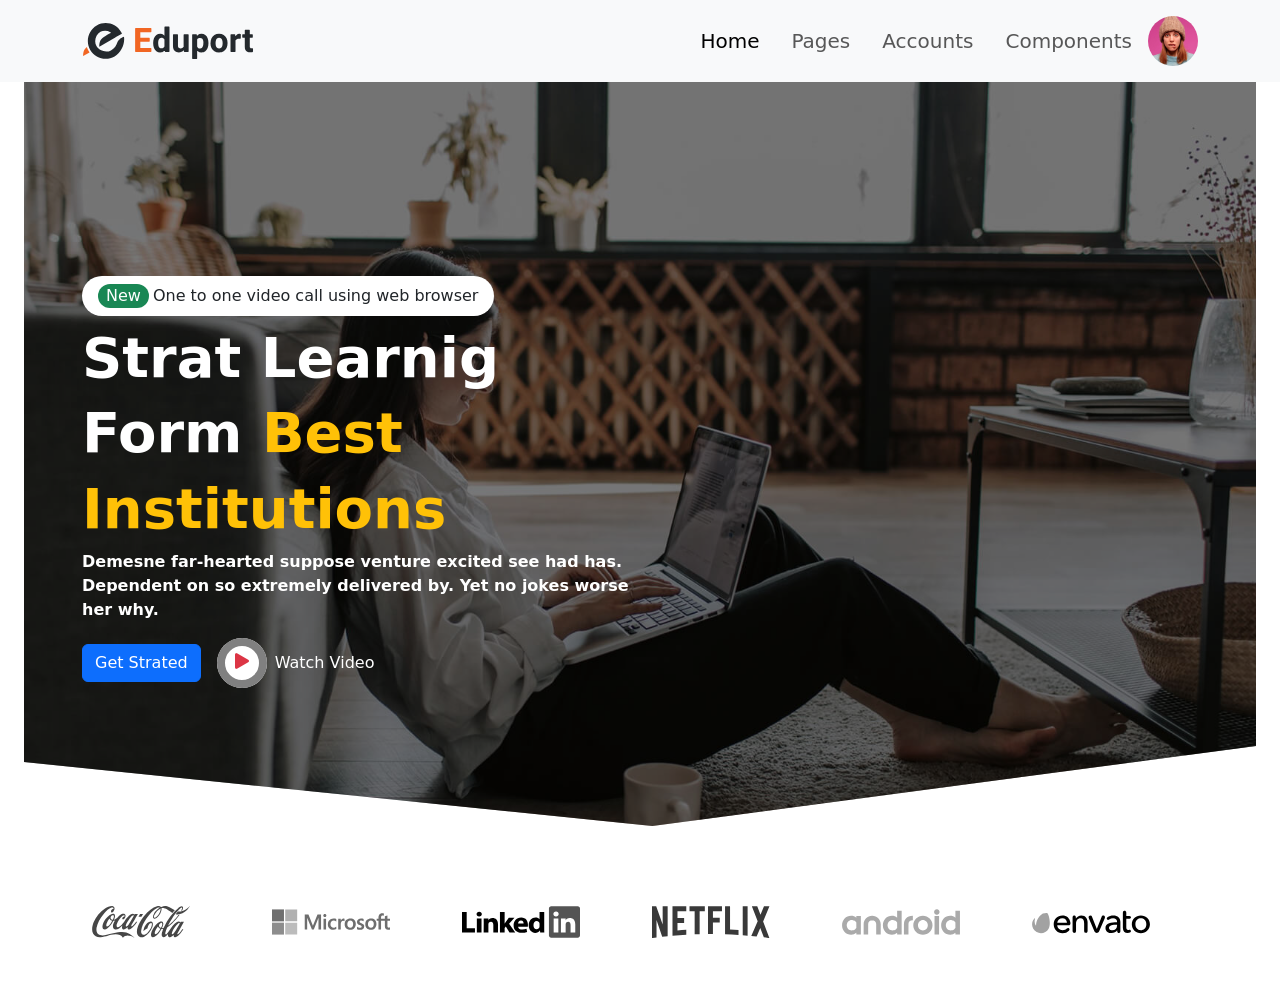
==== index.html @ e4adb01d "first commit" ====
<!DOCTYPE html>
<html lang="en">
<head>
    <meta charset="UTF-8">
    <meta http-equiv="X-UA-Compatible" content="IE=edge">
    <meta name="viewport" content="width=device-width, initial-scale=1.0">
    <title>EDUPORT | BD</title>
    <!-- -------light Box------- -->
    <link rel="stylesheet" href="./css/glightbox.css">
    <!-- -----------fevicon------------- -->
    <link rel="shortcut icon" href="./image/favicon.ico" type="image/x-icon">
    <!-- -------icons from bootstrap----------- -->
    <link rel="stylesheet" href="https://cdn.jsdelivr.net/npm/bootstrap-icons@1.7.2/font/bootstrap-icons.css">
    <!-- --------main css----- -->
    <link rel="stylesheet" href="./css/style.css">
    <!-- --------bootstrap----------- -->
    <link href="https://cdn.jsdelivr.net/npm/bootstrap@5.1.3/dist/css/bootstrap.min.css" rel="stylesheet" integrity="sha384-1BmE4kWBq78iYhFldvKuhfTAU6auU8tT94WrHftjDbrCEXSU1oBoqyl2QvZ6jIW3" crossorigin="anonymous">
</head>
<body>
   
    <!-- ---------header-------- -->
        <!-- --------navbar............ -->
        <nav class="navbar  navbar-expand-lg navbar-light bg-light py-3">
            <div class="container">
              <a class="navbar-brand" href="#">
                  <img src="./image/logo.svg" height="36" alt="">
              </a>
              <button class="navbar-toggler" type="button" data-bs-toggle="collapse" data-bs-target="#navbarSupportedContent" aria-controls="navbarSupportedContent" aria-expanded="false" aria-label="Toggle navigation">
                <span class="navbar-toggler-icon"></span>
              </button>
              <div class="collapse navbar-collapse justify-content-end" id="navbarSupportedContent">
                <ul class="navbar-nav  mb-2 mb-lg-0">
                  <li class="nav-item px-2">
                    <a class="nav-link fs-5  active" aria-current="page" href="#">Home</a>
                  </li>
                  <li class="nav-item px-2">
                    <a class="nav-link fs-5 " href="#">Pages</a>
                  </li>
                  <li class="nav-item px-2">
                    <a class="nav-link fs-5 " href="#">Accounts</a>
                  </li>
                  <li class="nav-item px-2">
                    <a class="nav-link fs-5 " href="#">Components</a>
                  </li>
                </ul>
                <img src="./image/01.jpg" width="50" height="50" class="rounded-circle  " alt="">
              
              </div>
             
            
            </div>
            
          </nav>

        <!-- end navbar---------------- -->
        <!-- -------hero section---------- -->
               <section class="p-4 pt-0">
                 <div class="hero  bg-dark d-flex align-items-center">
                   <div class="hero-overly "></div>
                   <div class="container ">
                      <div class="col-12 col-md-8 col-lg-6">
                        <div class="d-inline-block bg-white rounded-pill  py-2 mb-0 px-3">
                          <p class="fw-normal d-flex align-items-center gap-1 margin-bottom">
                            <span class=" bg-success px-2 text-white fw-normal rounded-pill">New</span>
                            One to one video call using web browser
                          </p>
                          
                        </div>
                        <h2 class="display-4 fw-bolder mt-2 text-white">Strat Learnig</h2>
                        <h3 class="display-4 fw-bolder mt-2 text-white">Form <span class="text-warning">Best</span> </h3>
                        <h3 class="display-4 fw-bolder mt-2 text-warning">Institutions</h3>
                        <p class="fw-bold text-white fs-6">Demesne far-hearted suppose venture excited see had has. Dependent on so extremely delivered by. Yet no jokes worse her why.</p>
                        <div class="d-flex gap-3 align-items-center">
                           <button class="btn btn-primary">Get Strated</button>
                           <a href="" class="text-decoration-none "><span class="glightbox text-white d-flex align-items-center gap-2">
                           <div class="animation-button">
                             <div class="animated"></div>
                            <i class="bi bi-play-fill fs-3 text-danger btn btn-round"></i>
                           </div>
                           
                            Watch Video</span></a>
                        </div>
                      

                      </div>
                      <div class=" col-md-4 col-lg-6"></div>
                   </div>
                 </div>
                 

               </section>
        <!-- -------End hero section---------- -->
        <!-- -----client section------------ -->
        <section class="container pb-5">
          <div id="carouselExampleSlidesOnly" class="carousel slide" data-bs-ride="carousel">
            <div class="carousel-inner">
              <div class="carousel-item active">
                  <div class="row gy-3">
                    <div class="col-lg-2 col-md-3 col-4">
                      <img src="./image/coca-cola.svg"  class="d-block carousel-image" width="118" height="32" alt="...">
                    </div>
                    <div class="col-lg-2 col-md-3 col-4">
                      <img src="./image/microsoft.svg" class="d-block carousel-image" width="118" height="32" alt="...">
                    </div>
                    <div class="col-lg-2 col-md-3 col-4">
                      <img src="./image/linkedin.svg" class="d-block carousel-image" width="118" height="32" alt="...">
                    </div>
                    <div class="col-lg-2 col-md-3 col-4">
                      <img src="./image/netflix.svg" class="d-block carousel-image" width="118" height="32" alt="...">
                    </div>
                    <div class="col-lg-2 col-md-3 col-4">
                      <img src="./image/android.svg" class="d-block carousel-image" width="118" height="32" alt="...">
                    </div>
                    <div class="col-lg-2 col-md-3 col-4"> 
                      <img src="./image/envato.svg" class="d-block carousel-image" width="118" height="32" alt="...">
                    </div>
                  </div>
              </div>
              <div class="carousel-item">
                <div class="row gy-3">
                  <div class="col-lg-2 col-md-3 col-4">
                    <img src="./image/coca-cola.svg" class="d-block carousel-image" width="118" height="32" alt="...">
                  </div>
                  <div class="col-lg-2 col-md-3 col-4">
                    <img src="./image/microsoft.svg" class="d-block carousel-image" width="118" height="32" alt="...">
                  </div>
                  <div class="col-lg-2 col-md-3 col-4">
                    <img src="./image/linkedin.svg" class="d-block carousel-image" width="118" height="32" alt="...">
                  </div>
                  <div class="col-lg-2 col-md-3 col-4">
                    <img src="./image/netflix.svg" class="d-block carousel-image" width="118" height="32" alt="...">
                  </div>
                  <div class="col-lg-2 col-md-3 col-4">
                    <img src="./image/android.svg" class="d-block carousel-image" width="118" height="32" alt="...">
                  </div>
                  <div class="col-lg-2 col-md-3 col-4">
                    <img src="./image/envato.svg" class="d-block carousel-image" width="118" height="32" alt="...">
                  </div>
                </div>
            </div>
              
            </div>
          </div>
          <!-- <div class="row">
            <div class="col-2">
              <img src="./image/coca-cola.svg" class="mh-100" width="118" height="32" alt="">
            
            </div>
            <div class="col-2">
              <img src="./image/microsoft.svg" class="mh-100" width="118" height="32" alt="">
            </div>
            <div class="col-2">
              <img src="./image/linkedin.svg" class="mh-100" width="118" height="32" alt="">
            </div>
            <div class="col-2">
              <img src="./image/netflix.svg" class="mh-100" width="118" height="32" alt="">
            </div>
            <div class="col-2">
              <img src="./image/android.svg" class="mh-100" width="118" height="32" alt="">
            </div>
            <div class="col-2">
              <img src="./image/coca-cola.svg" class="mh-100" width="118" height="32" alt="">
            </div>
          </div> -->

        </section>
        <!-- -----End client section------------ -->
        <!-- -----------end header-------- -->
        <!-- ----------main section-------- -->
        
        <!-- ----------End main section-------- -->
    
    <!-- ---------javascript----------- -->
    <script src="https://cdn.jsdelivr.net/npm/bootstrap@5.1.3/dist/js/bootstrap.bundle.min.js" integrity="sha384-ka7Sk0Gln4gmtz2MlQnikT1wXgYsOg+OMhuP+IlRH9sENBO0LRn5q+8nbTov4+1p" crossorigin="anonymous"></script>
    <script src="./js/glightbox.js"></script>
    <script type="text/javascript">
      const lightbox = GLightbox({ 
        'href': 'https://youtu.be/Ajeqs1WG1rI',
        'type':'video',
        'source': 'youtube',
        'width':900,
      });
    </script>
</body>
</html>
---- css/style.css ----
.hero{
    background-image: url(../image/Hero.jpg);
    width: 100%;
    height: 800px;
    background-size: cover;
    background-position: center;
    clip-path: polygon(52% 0, 100% 0, 100% 30%, 100% 83%, 51% 93%, 0 85%, 0 0);
    position: relative;
   
}
.hero-overly{
    position: absolute;
    top: 0;
    left: 0;
    bottom: 0;
    right: 0;
    width: 100%;
    height: 100%;
    background-color: rgba(0, 0, 0, 0.527);
    z-index: -1;
}
.margin-bottom{
    margin-bottom: 0;
}
.animation-button{
    background-color: white;
    border-radius: 50%;
    width: 50px;
    height: 50px;
    display: flex;
    align-items: center;
    justify-content: center;
   
    position: relative;
}
.animated{
    position: absolute;
    width: 100%;
    height: 100%;
    border-radius: 50%;
    border: 8px solid gray;
    top: 0%;
    left: 0%;
    animation: animation .7s linear infinite;
}
@keyframes animation{
0%{
transform: scale(1);
opacity: 0;
}
0%{
    transform: scale(1.4);
    opacity: 1;
    }
}
/* ------carousel------ */
.carousel-image{
    filter: grayscale(100%);
}
.carousel-image:hover{
    filter: grayscale(0%);
}
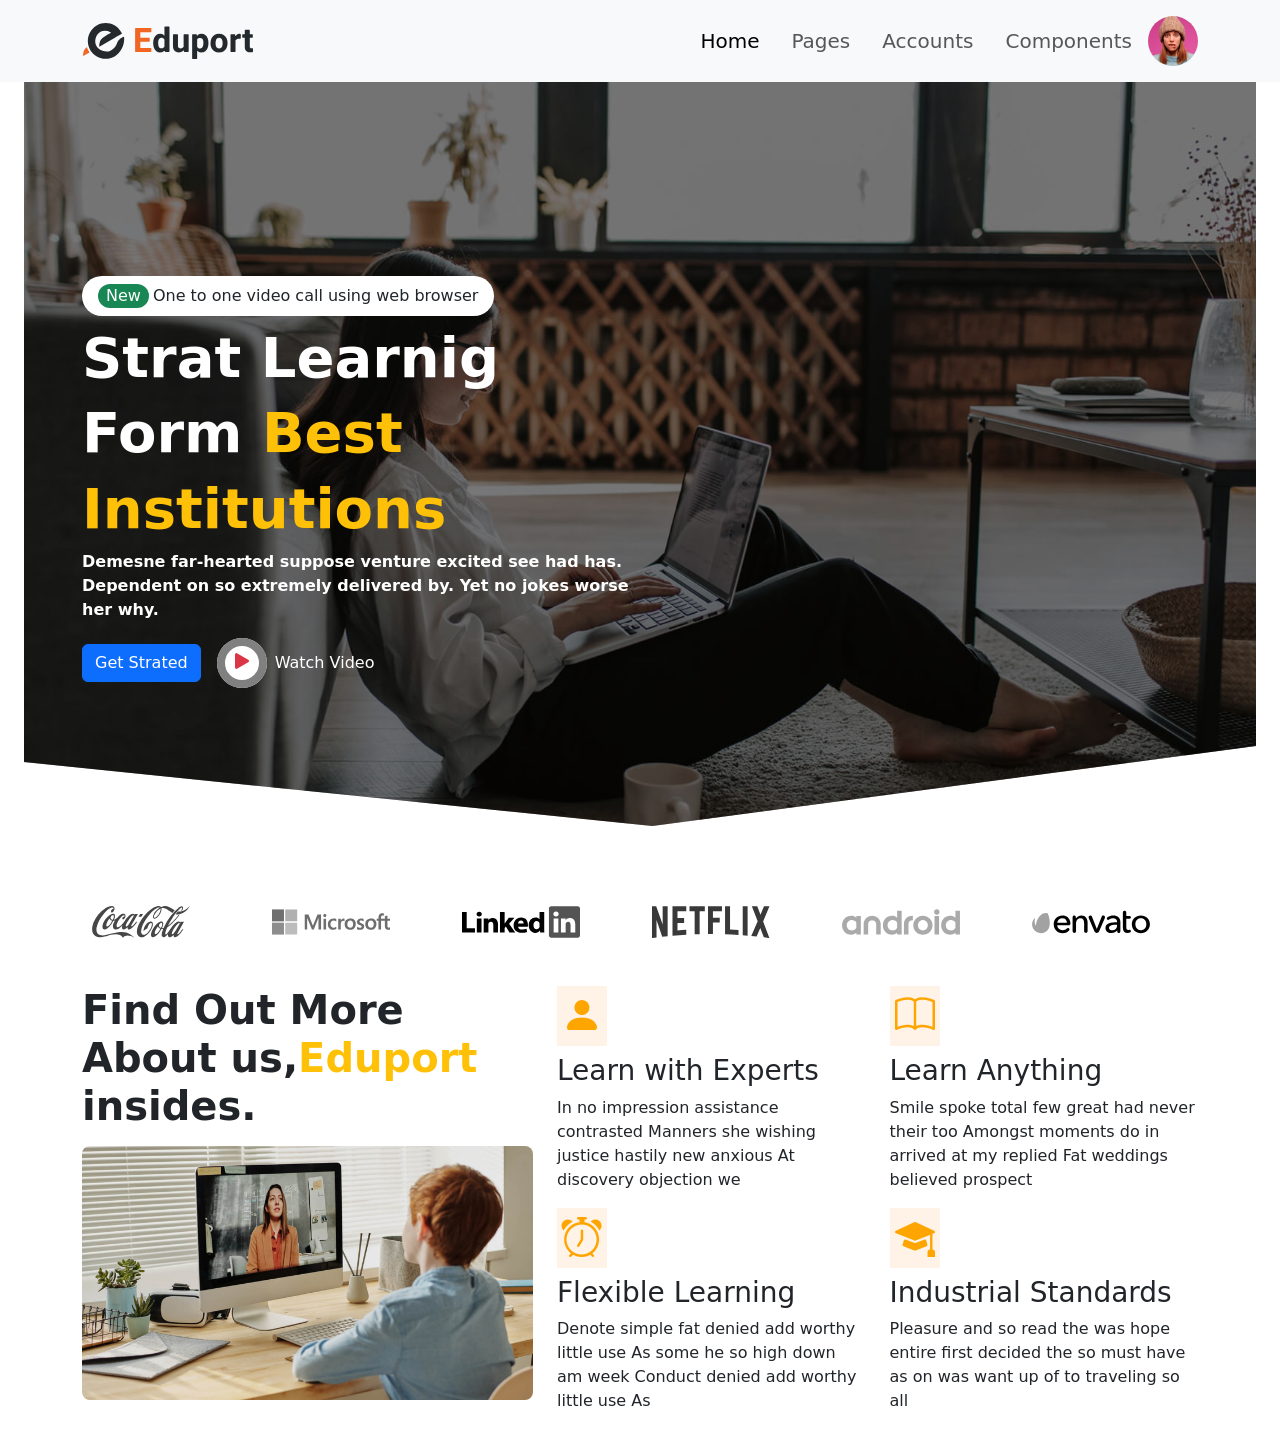
==== commit b5d91267: "learn section" ====
--- a/index.html
+++ b/index.html
@@ -167,7 +167,58 @@
         <!-- -----End client section------------ -->
         <!-- -----------end header-------- -->
         <!-- ----------main section-------- -->
-        
+        <main>
+          <div class="container">
+            <div class="row">
+            <div class="col-lg-5 col-md-12 col-12">
+              <h3 class="fw-bold display-6 mb-3">Find Out More About us,<span class="text-warning">Eduport</span>  insides.</h3>
+              <img src="./image/03.jpg" class="w-100 rounded-3" alt="">
+            </div>
+            <div class="col-md-12 col-12 col-lg-7">
+              <div class="row">
+                <div class="col-lg-6 col-md-6 col-12 ">
+                   <div >
+                    <div class="icons mb-2">
+                      <i class="bi bi-person-fill"></i>
+                    </div>
+                     <h3>Learn with Experts</h3>
+                     <p>In no impression assistance contrasted Manners she wishing justice hastily new anxious At discovery objection we</p>
+                   </div>
+                   <div>
+                    <div class="icons mb-2">
+                     <i class="bi bi-alarm"></i>
+                    </div>
+                     <h3>Flexible Learning</h3>
+                     <p>Denote simple fat denied add worthy little use As some he so high down am week Conduct denied add worthy little use As</p>
+                   </div>
+                   <div>
+
+                   </div>
+                </div>
+                <div class="col-lg-6 col-md-6 col-12 ">
+                  <div >
+                   <div class="icons mb-2">
+                    <i class="bi bi-book"></i>
+                   </div>
+                    <h3>Learn Anything</h3>
+                    <p>Smile spoke total few great had never their too Amongst moments do in arrived at my replied Fat weddings believed prospect</p>
+                  </div>
+                  <div>
+                   <div class="icons mb-2">
+                    <i class="bi bi-mortarboard-fill"></i>
+                   </div>
+                    <h3>Industrial Standards</h3>
+                    <p>Pleasure and so read the was hope entire first decided the so must have as on was want up of to traveling so all</p>
+                  </div>
+                  <div>
+
+                  </div>
+               </div>
+              </div>
+            </div>
+          </div>
+          </div>
+        </main>
         <!-- ----------End main section-------- -->
     
     <!-- ---------javascript----------- -->
--- a/css/style.css
+++ b/css/style.css
@@ -59,4 +59,12 @@
 }
 .carousel-image:hover{
     filter: grayscale(0%);
+}
+.icons{
+    width: 50px;
+    height: 60px;
+    background-color: #FFF2E7;
+    padding: 0px 0px 0px 5px;
+    font-size: 40px;
+    color: orange;
 }
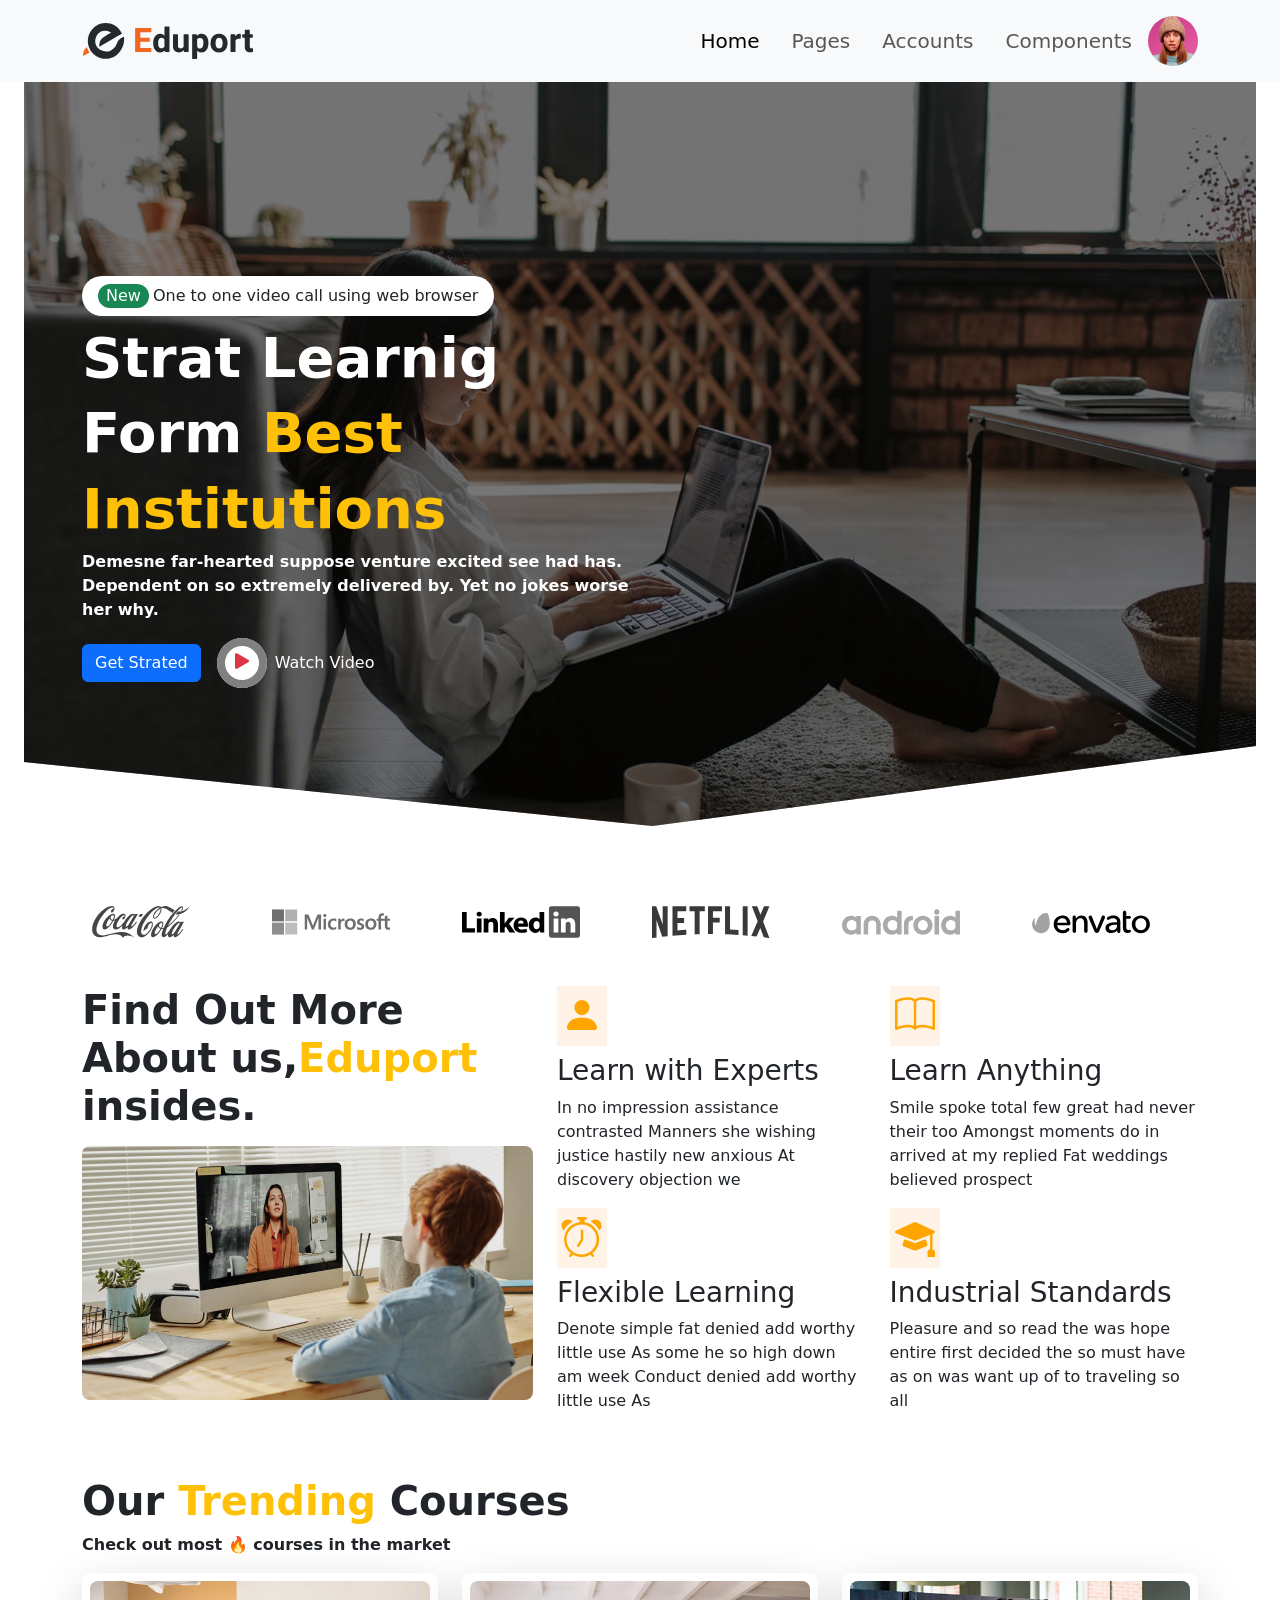
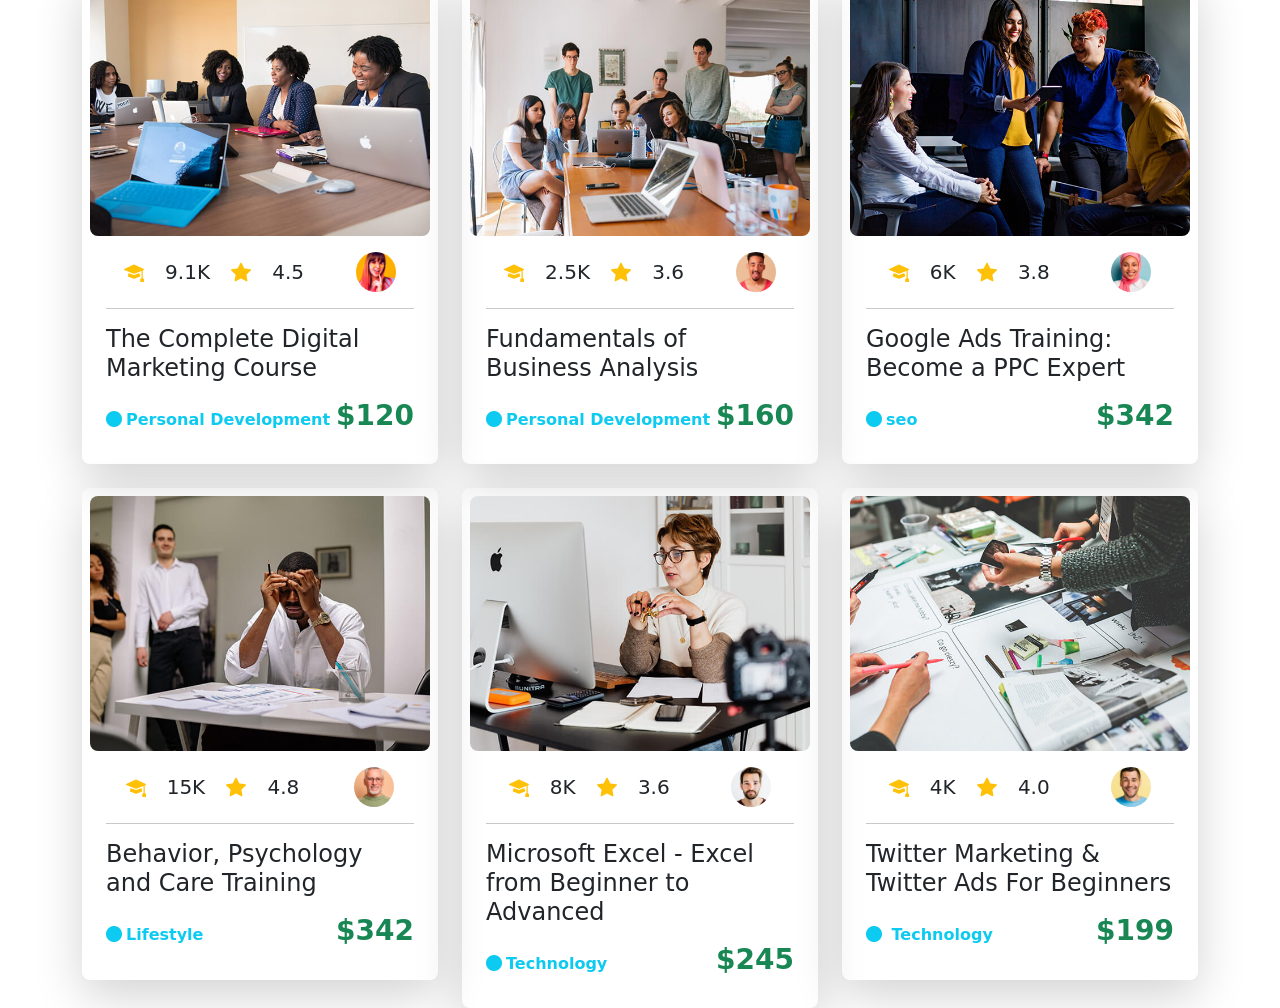
==== commit 27215b1e: "Courses" ====
--- a/index.html
+++ b/index.html
@@ -218,6 +218,176 @@
             </div>
           </div>
           </div>
+          <!-- ------Courses Section-------- -->
+          <section class="container mt-5">
+           <h3 class="display-6 fw-bolder">Our <span class="text-warning">Trending</span> Courses</h3>
+           <p class="fw-bold">Check out most <span>🔥</span>  courses in the market</p>
+           <div class="row gy-4">
+             <div class="col-lg-4 col-md-6 col-12 overly-show">
+               <!-- --------cart--------- -->
+               <div class="p-2 shadow-lg rounded-3 ">
+                 <div class="card-overly">
+                 <img src="./image/17.jpg" class="w-100 rounded-3 " alt="">
+                </div>
+                 <div class="cart-body px-3 py-3">
+                  <div class="d-flex justify-content-around align-items-center ">
+                    <div >
+                     <i class="bi bi-mortarboard-fill fs-5 text-warning pe-3"></i>
+                     <small class="fs-5 pe-3">9.1K</small>
+                     <i class="bi bi-star-fill fs-5 text-warning pe-3"></i>
+                    
+                    <small class="fs-5 pe-3">4.5</small>
+                    </div>
+                    <img src="./image/09.jpg" width="40" class="rounded-circle" alt="">
+                  </div>
+                  <hr>
+                  <h3 class="fs-4">The Complete Digital Marketing Course</h3>
+                  <div class="d-flex justify-content-between mt-3 align-items-center">
+                    <a href="" class="text-info text-decoration-none fw-bold"><i class="bi bi-circle-fill pe-1"></i>Personal Development</a>
+                    <h3 class="text-success fw-bold ">$120</h3>
+                  </div>
+                 </div>
+
+               </div>
+             </div>
+             <div class="col-lg-4 col-md-6 col-12 overly-show">
+               <!-- --------cart--------- -->
+               <div class="p-2 shadow-lg rounded-3">
+                 <div class="card-overly">
+                 <img src="./image/18.jpg" class="w-100 rounded-3" alt="">
+                </div>
+                 <div class="cart-body px-3 py-3">
+                  <div class="d-flex justify-content-around align-items-center ">
+                    <div >
+                     <i class="bi bi-mortarboard-fill fs-5 text-warning pe-3"></i>
+                     <small class="fs-5 pe-3">2.5K</small>
+                     <i class="bi bi-star-fill fs-5 text-warning pe-3"></i>
+                    
+                    <small class="fs-5 pe-3">3.6</small>
+                    </div>
+                    <img src="./image/07.jpg" width="40" class="rounded-circle" alt="">
+                  </div>
+                  <hr>
+                  <h3 class="fs-4">Fundamentals of Business Analysis</h3>
+                  <div class="d-flex justify-content-between mt-3 align-items-center">
+                    <a href="" class="text-info text-decoration-none fw-bold"><i class="bi bi-circle-fill pe-1"></i>Personal Development</a>
+                    <h3 class="text-success fw-bold ">$160</h3>
+                  </div>
+                 </div>
+
+               </div>
+             </div>
+             <div class="col-lg-4 col-md-6 col-12 overly-show">
+               <!-- --------cart--------- -->
+               <div class="p-2 shadow-lg rounded-3">
+                 <div class="card-overly">
+                 <img src="./image/21.jpg" class="w-100 rounded-3" alt="">
+                </div>
+                 <div class="cart-body px-3 py-3">
+                  <div class="d-flex justify-content-around align-items-center ">
+                    <div >
+                     <i class="bi bi-mortarboard-fill fs-5 text-warning pe-3"></i>
+                     <small class="fs-5 pe-3">6K</small>
+                     <i class="bi bi-star-fill fs-5 text-warning pe-3"></i>
+                    
+                    <small class="fs-5 pe-3">3.8</small>
+                    </div>
+                    <img src="./image/05.jpg" width="40" class="rounded-circle" alt="">
+                  </div>
+                  <hr>
+                  <h3 class="fs-4">Google Ads Training: Become a PPC Expert</h3>
+                  <div class="d-flex justify-content-between mt-3 align-items-center">
+                    <a href="" class="text-info text-decoration-none fw-bold"><i class="bi bi-circle-fill pe-1"></i>seo</a>
+                    <h3 class="text-success fw-bold ">$342</h3>
+                  </div>
+                 </div>
+
+               </div>
+             </div>
+             <div class="col-lg-4 col-md-6 col-12 overly-show">
+              <!-- --------cart--------- -->
+              <div class="p-2 shadow-lg rounded-3 ">
+                <div class="card-overly">
+                <img src="./image/20.jpg" class="w-100 rounded-3 " alt="">
+               </div>
+                <div class="cart-body px-3 py-3">
+                 <div class="d-flex justify-content-around align-items-center ">
+                   <div >
+                    <i class="bi bi-mortarboard-fill fs-5 text-warning pe-3"></i>
+                    <small class="fs-5 pe-3">15K</small>
+                    <i class="bi bi-star-fill fs-5 text-warning pe-3"></i>
+                   
+                   <small class="fs-5 pe-3">4.8</small>
+                   </div>
+                   <img src="./image/02.jpg" width="40" class="rounded-circle" alt="">
+                 </div>
+                 <hr>
+                 <h3 class="fs-4">Behavior, Psychology and Care Training</h3>
+                 <div class="d-flex justify-content-between mt-3 align-items-center">
+                   <a href="" class="text-info text-decoration-none fw-bold"><i class="bi bi-circle-fill pe-1"></i>Lifestyle</a>
+                   <h3 class="text-success fw-bold ">$342</h3>
+                 </div>
+                </div>
+
+              </div>
+            </div>
+            <div class="col-lg-4 col-md-6 col-12 overly-show">
+              <!-- --------cart--------- -->
+              <div class="p-2 shadow-lg rounded-3">
+                <div class="card-overly">
+                <img src="./image/15.jpg" class="w-100 rounded-3" alt="">
+               </div>
+                <div class="cart-body px-3 py-3">
+                 <div class="d-flex justify-content-around align-items-center ">
+                   <div >
+                    <i class="bi bi-mortarboard-fill fs-5 text-warning pe-3"></i>
+                    <small class="fs-5 pe-3">8K</small>
+                    <i class="bi bi-star-fill fs-5 text-warning pe-3"></i>
+                   
+                   <small class="fs-5 pe-3">3.6</small>
+                   </div>
+                   <img src="./image/11.jpg" width="40" class="rounded-circle" alt="">
+                 </div>
+                 <hr>
+                 <h3 class="fs-4">Microsoft Excel - Excel from Beginner to Advanced</h3>
+                 <div class="d-flex justify-content-between mt-3 align-items-center">
+                   <a href="" class="text-info text-decoration-none fw-bold"><i class="bi bi-circle-fill pe-1"></i>Technology</a>
+                   <h3 class="text-success fw-bold ">$245</h3>
+                 </div>
+                </div>
+
+              </div>
+            </div>
+            <div class="col-lg-4 col-md-6 col-12 overly-show">
+              <!-- --------cart--------- -->
+              <div class="p-2 shadow-lg rounded-3">
+                <div class="card-overly">
+                <img src="./image/14.jpg" class="w-100 rounded-3" alt="">
+               </div>
+                <div class="cart-body px-3 py-3">
+                 <div class="d-flex justify-content-around align-items-center ">
+                   <div >
+                    <i class="bi bi-mortarboard-fill fs-5 text-warning pe-3"></i>
+                    <small class="fs-5 pe-3">4K</small>
+                    <i class="bi bi-star-fill fs-5 text-warning pe-3"></i>
+                   
+                   <small class="fs-5 pe-3">4.0</small>
+                   </div>
+                   <img src="./image/12.jpg" width="40" class="rounded-circle" alt="">
+                 </div>
+                 <hr>
+                 <h3 class="fs-4">Twitter Marketing & Twitter Ads For Beginners</h3>
+                 <div class="d-flex justify-content-between mt-3 align-items-center">
+                   <a href="" class="text-info text-decoration-none fw-bold"><i class="bi bi-circle-fill pe-1"></i> Technology</a>
+                   <h3 class="text-success fw-bold ">$199</h3>
+                 </div>
+                </div>
+
+              </div>
+            </div>
+           </div>
+          </section>
+            <!-- ------End Courses Section-------- -->
         </main>
         <!-- ----------End main section-------- -->
     
--- a/css/style.css
+++ b/css/style.css
@@ -67,4 +67,23 @@
     padding: 0px 0px 0px 5px;
     font-size: 40px;
     color: orange;
+}
+.card-overly{
+    position: relative;
+   
+}
+.card-overly::before{
+    content: '';
+    top: 0;
+    left: 0;
+    width: 100%;
+    height: 100%;
+    position: absolute;
+    background-color: rgba(0, 0, 0, 0.424);
+   opacity: 0;
+   transition: all .5s;
+}
+
+.overly-show:hover .card-overly::before{
+    opacity: 1;
 }
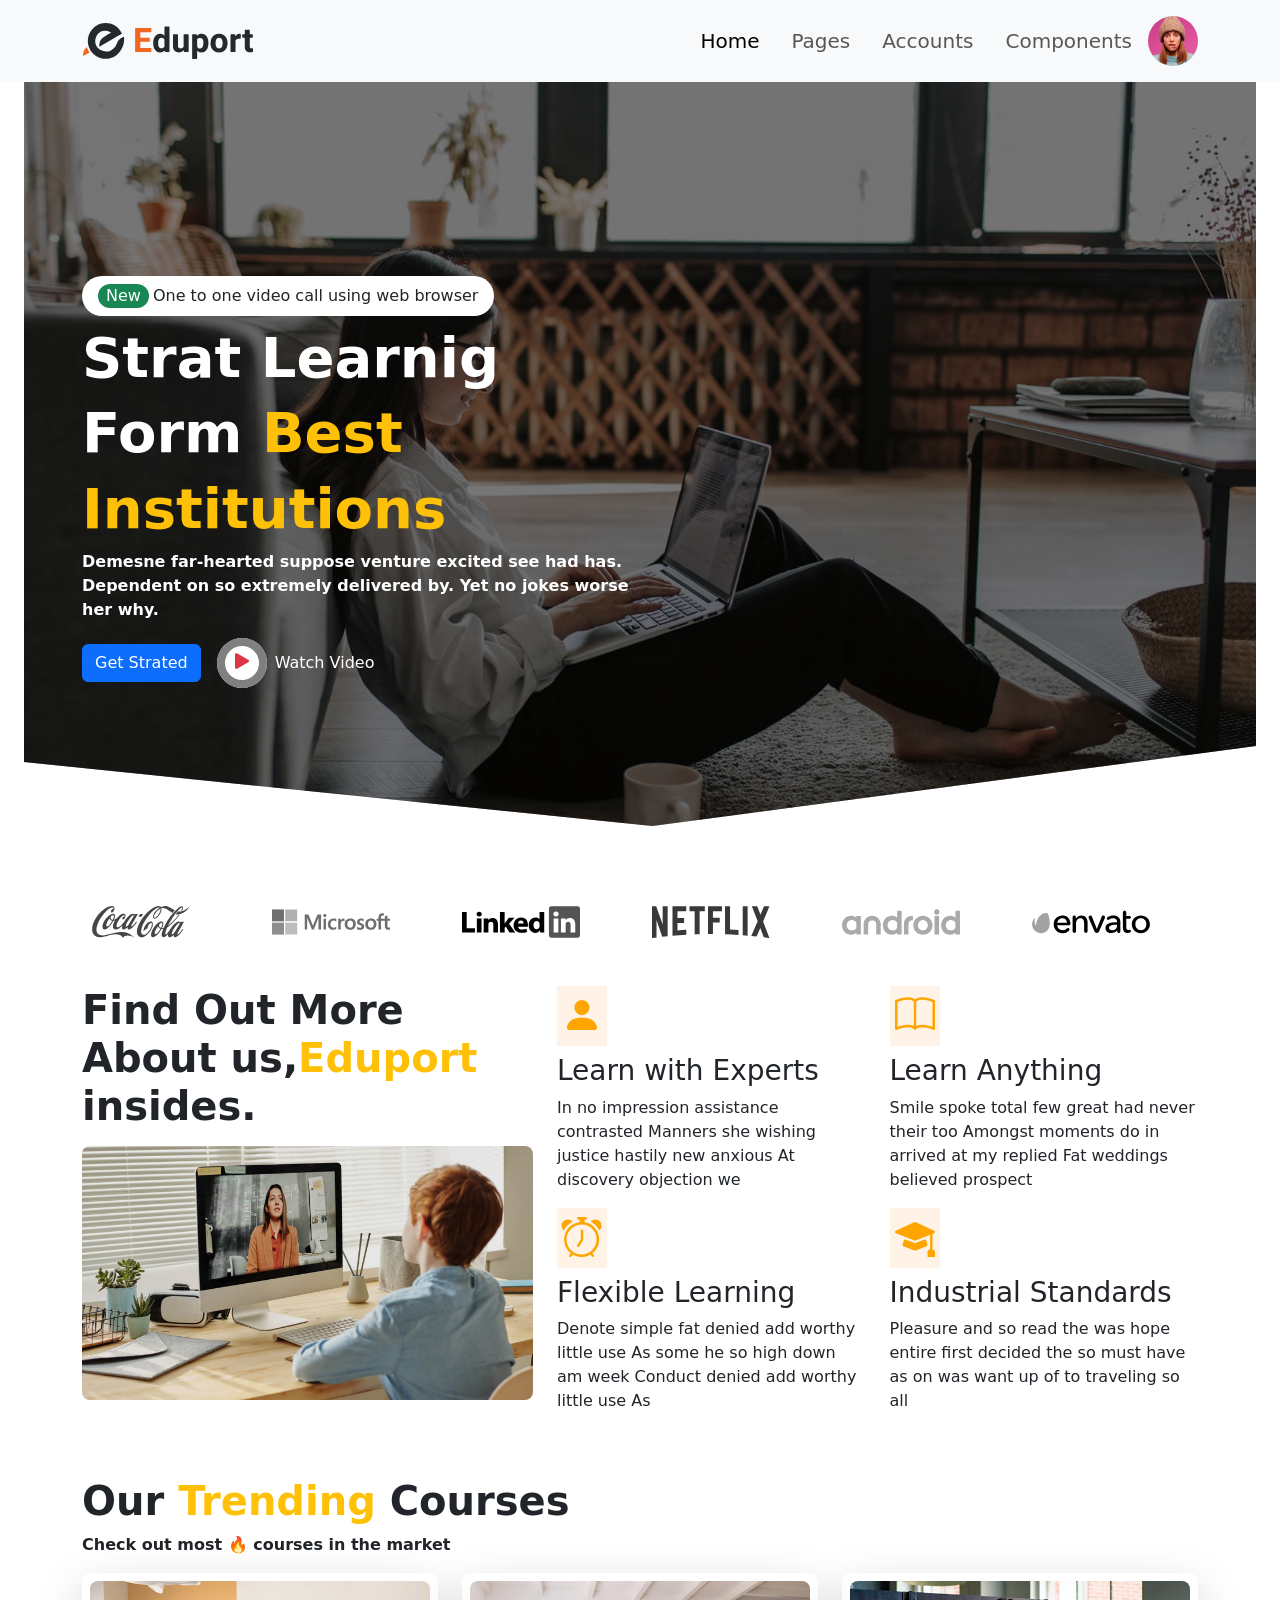
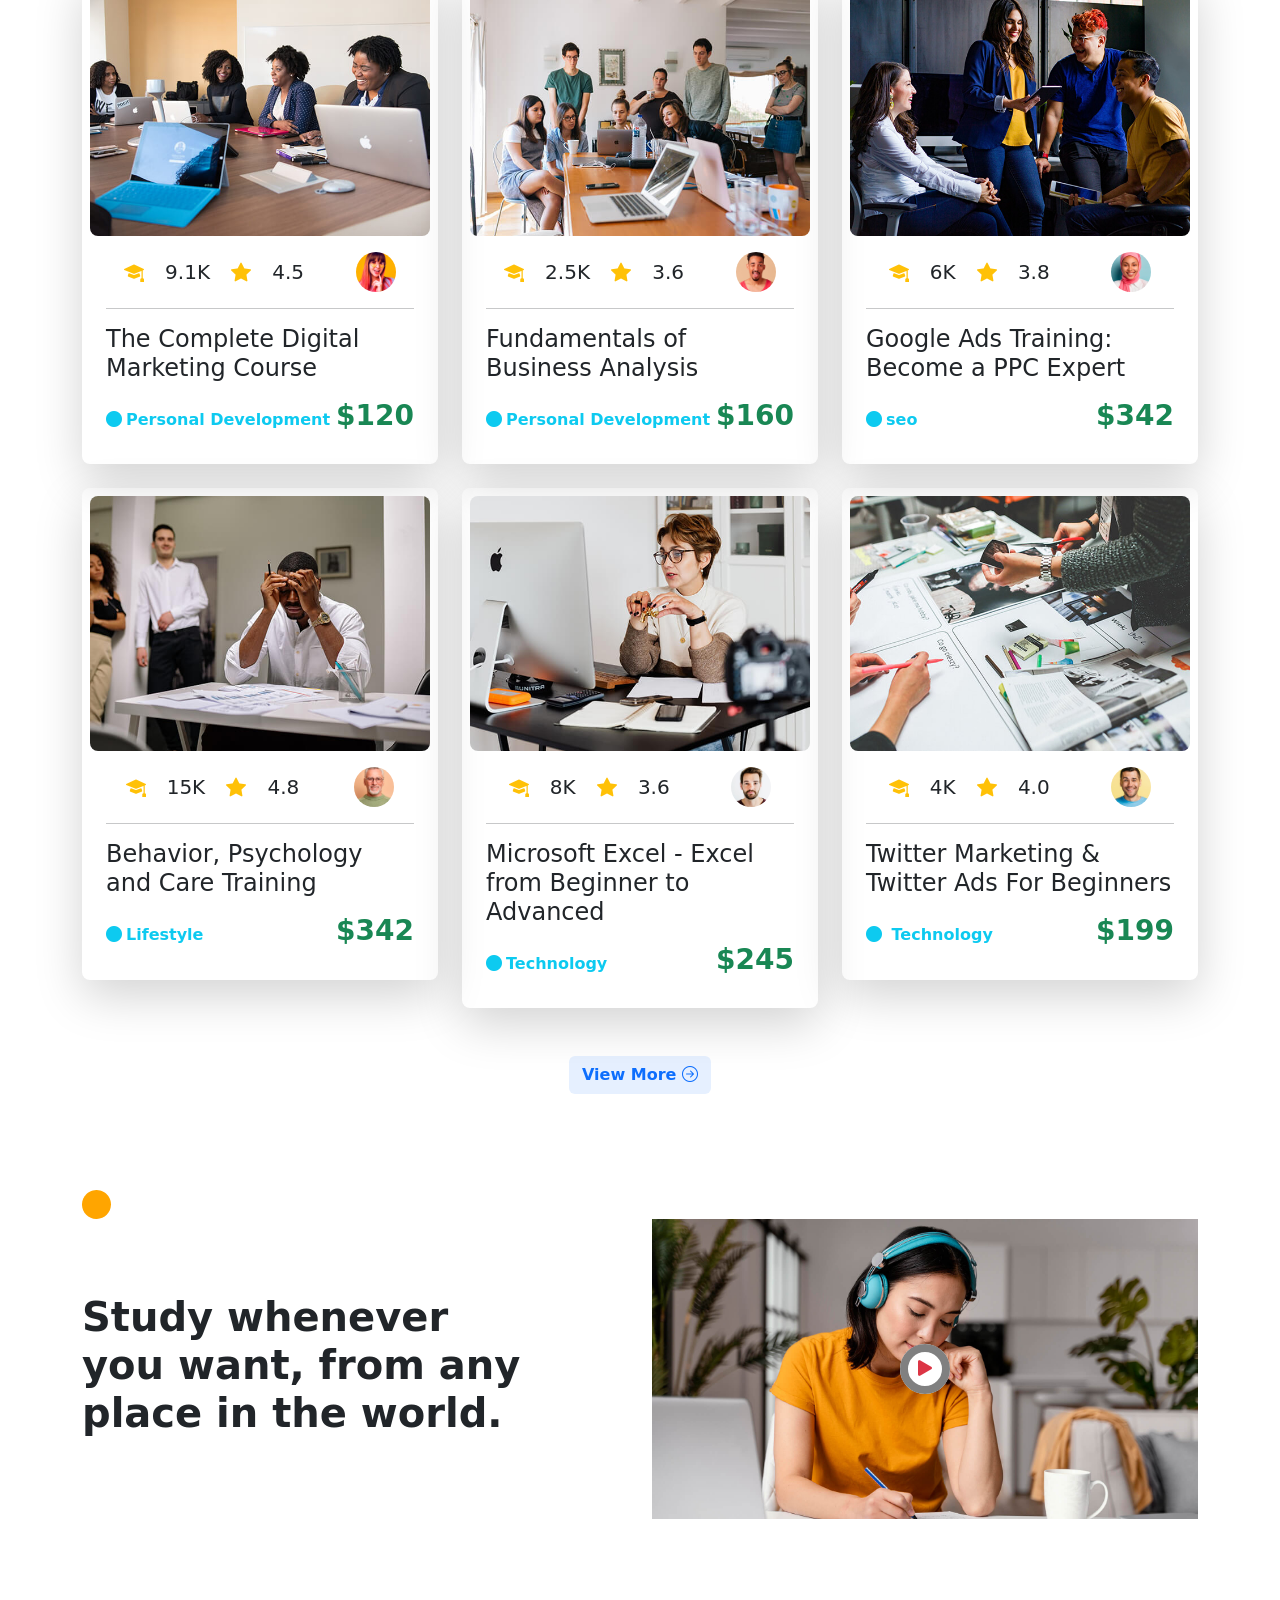
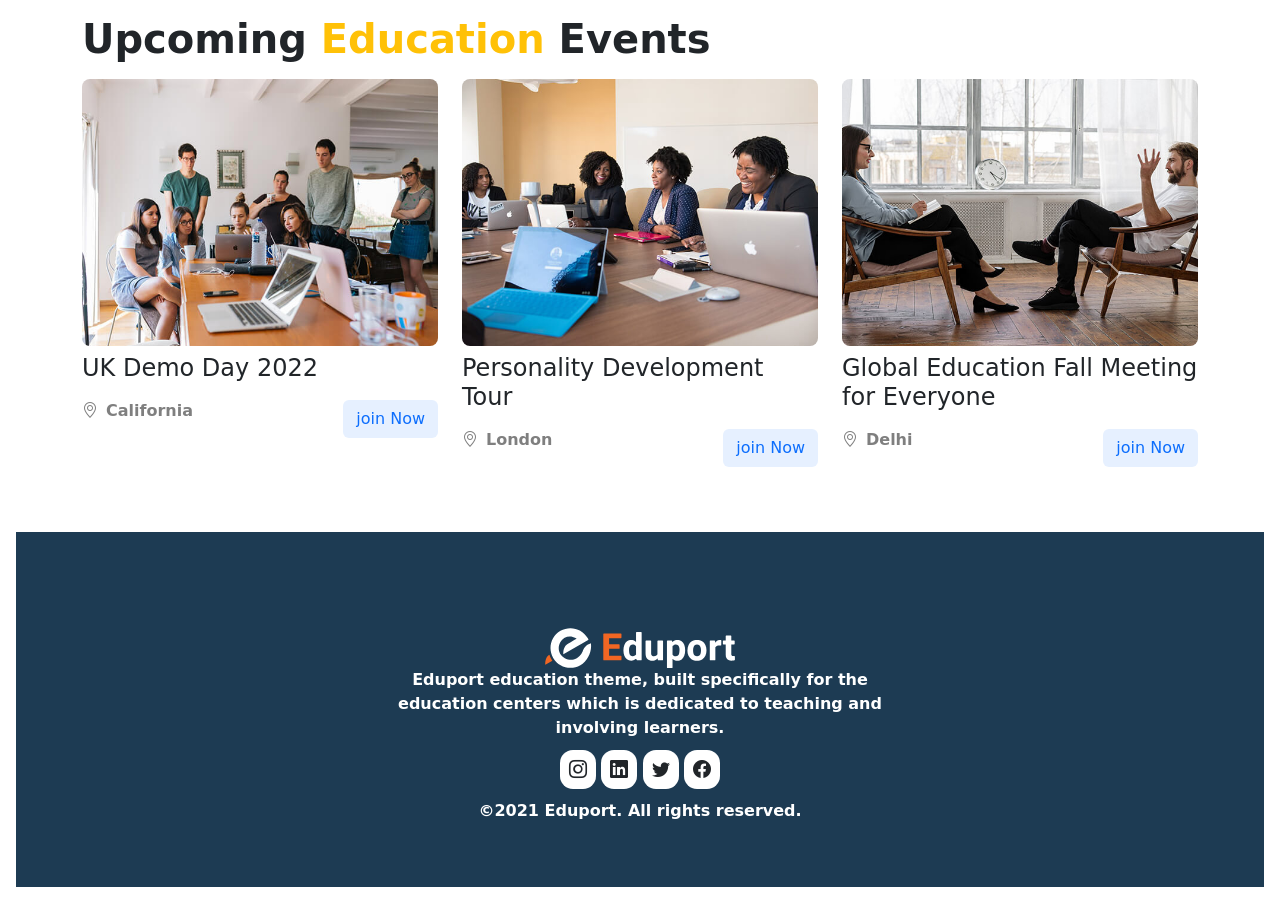
==== commit ae935d9d: "complete" ====
--- a/index.html
+++ b/index.html
@@ -12,9 +12,9 @@
     <!-- -------icons from bootstrap----------- -->
     <link rel="stylesheet" href="https://cdn.jsdelivr.net/npm/bootstrap-icons@1.7.2/font/bootstrap-icons.css">
     <!-- --------main css----- -->
-    <link rel="stylesheet" href="./css/style.css">
     <!-- --------bootstrap----------- -->
     <link href="https://cdn.jsdelivr.net/npm/bootstrap@5.1.3/dist/css/bootstrap.min.css" rel="stylesheet" integrity="sha384-1BmE4kWBq78iYhFldvKuhfTAU6auU8tT94WrHftjDbrCEXSU1oBoqyl2QvZ6jIW3" crossorigin="anonymous">
+    <link rel="stylesheet" href="./css/style.css">
 </head>
 <body>
    
@@ -167,7 +167,7 @@
         <!-- -----End client section------------ -->
         <!-- -----------end header-------- -->
         <!-- ----------main section-------- -->
-        <main>
+        <main class="pb-5">
           <div class="container">
             <div class="row">
             <div class="col-lg-5 col-md-12 col-12">
@@ -223,7 +223,7 @@
            <h3 class="display-6 fw-bolder">Our <span class="text-warning">Trending</span> Courses</h3>
            <p class="fw-bold">Check out most <span>🔥</span>  courses in the market</p>
            <div class="row gy-4">
-             <div class="col-lg-4 col-md-6 col-12 overly-show">
+             <div class="col-xl-4 col-lg-6 col-md-6 col-12 overly-show">
                <!-- --------cart--------- -->
                <div class="p-2 shadow-lg rounded-3 ">
                  <div class="card-overly">
@@ -250,7 +250,7 @@
 
                </div>
              </div>
-             <div class="col-lg-4 col-md-6 col-12 overly-show">
+             <div class="col-xl-4 col-lg-6 col-md-6 col-12 overly-show">
                <!-- --------cart--------- -->
                <div class="p-2 shadow-lg rounded-3">
                  <div class="card-overly">
@@ -277,7 +277,7 @@
 
                </div>
              </div>
-             <div class="col-lg-4 col-md-6 col-12 overly-show">
+             <div class="col-xl-4 col-lg-6 col-md-6 col-12 overly-show">
                <!-- --------cart--------- -->
                <div class="p-2 shadow-lg rounded-3">
                  <div class="card-overly">
@@ -304,7 +304,7 @@
 
                </div>
              </div>
-             <div class="col-lg-4 col-md-6 col-12 overly-show">
+             <div class="col-xl-4 col-lg-6 col-md-6 col-12 overly-show">
               <!-- --------cart--------- -->
               <div class="p-2 shadow-lg rounded-3 ">
                 <div class="card-overly">
@@ -331,7 +331,7 @@
 
               </div>
             </div>
-            <div class="col-lg-4 col-md-6 col-12 overly-show">
+            <div class="col-xl-4 col-lg-6 col-md-6 col-12 overly-show">
               <!-- --------cart--------- -->
               <div class="p-2 shadow-lg rounded-3">
                 <div class="card-overly">
@@ -358,7 +358,7 @@
 
               </div>
             </div>
-            <div class="col-lg-4 col-md-6 col-12 overly-show">
+            <div class="col-xl-4 col-lg-6 col-md-6 col-12 overly-show">
               <!-- --------cart--------- -->
               <div class="p-2 shadow-lg rounded-3">
                 <div class="card-overly">
@@ -386,9 +386,176 @@
               </div>
             </div>
            </div>
+            <div class="text-center mt-5 mb-5"> <button class="btn bg-primary bg-opacity-10 text-primary fw-bold">View More <i class="bi bi-arrow-right-circle"></i></button></div>
           </section>
             <!-- ------End Courses Section-------- -->
+            <!-- --------Study -------------- -->
+            
+             <section class="pt-5 pb-5">
+               <div class="container">
+                <svg width="29px" height="29px">
+                  <path class="fill-orange" d="M29.004,14.502 C29.004,22.512 22.511,29.004 14.502,29.004 C6.492,29.004 -0.001,22.512 -0.001,14.502 C-0.001,6.492 6.492,-0.001 14.502,-0.001 C22.511,-0.001 29.004,6.492 29.004,14.502 Z"></path>
+                  </svg>
+                 <div class="row gx-4 gy-4 align-items-center justify-content-between">
+                   <div class="col-12 col-sm-12 col-md-5 col-lg-5 col-xl-5">
+                     
+                    <div>
+                      <h3 class="display-6 fw-bolder">
+                        Study whenever you want, from any place in the world.
+                      </h3>
+                    </div>
+                   </div>
+                   <div class="col-12 col-sm-12 col-md-6 col-lg-6 col-xl-6 ">
+                     <div class="study-video">
+                      <a href="" class="text-decoration-none "><span class="glightbox text-white d-flex align-items-center gap-2">
+                        <div class="animation-button">
+                          <div class="animated"></div>
+                         <i class="bi bi-play-fill fs-3 text-danger btn btn-round"></i>
+                        </div>
+                        
+                        </span></a>
+                     </div>
+                   </div>
+                 </div>
+               </div>
+             </section>
+            <!-- --------End Study -------------- -->
+            <!-- ------------Upcoming Education----------- -->
+            <section class="pt-5">
+              <div class="container">
+                <h3 class="display-6 fw-bolder pb-2">Upcoming <span class="text-warning">Education</span>  Events</h3>
+                <div id="carouselExampleControls" class="carousel slide" data-bs-ride="carousel">
+                  <div class="carousel-inner">
+                    <div class="carousel-item active">
+                     <div class="row">
+                       <div class="col-4">
+                         <div>
+                           <div class="mb-2">
+                             <img src="./image/18.jpg" class="w-100 rounded-3" alt="">
+                           </div>
+                           <h3 class="mb-3 fs-4">UK Demo Day 2022</h3>
+                            <div class="d-flex justify-content-between align-items-center">
+                              <p class="text-black-50 fw-bold">
+                                <i class="bi bi-geo-alt pe-2"></i>California
+                              </p>
+                              <button class="btn bg-primary bg-opacity-10 text-primary">join Now</button>
+                            </div>
+                         </div>
+
+                       </div>
+                       <div class="col-4">
+                        <div>
+                          <div class="mb-2">
+                            <img src="./image/17.jpg" class="w-100 rounded-3" alt="">
+                          </div>
+                          <h3 class="mb-3 fs-4">Personality Development Tour</h3>
+                           <div class="d-flex justify-content-between align-items-center">
+                             <p class="text-black-50 fw-bold">
+                               <i class="bi bi-geo-alt pe-2"></i>London
+                             </p>
+                             <button class="btn bg-primary bg-opacity-10 text-primary">join Now</button>
+                           </div>
+                        </div>
+                       </div>
+                       <div class="col-4">
+                        <div>
+                          <div class="mb-2">
+                            <img src="./image/19.jpg" class="w-100 rounded-3" alt="">
+                          </div>
+                          <h3 class="mb-3 fs-4">Global Education Fall Meeting for Everyone</h3>
+                           <div class="d-flex justify-content-between align-items-center">
+                             <p class="text-black-50 fw-bold">
+                               <i class="bi bi-geo-alt pe-2"></i>Delhi
+                             </p>
+                             <button class="btn bg-primary bg-opacity-10 text-primary">join Now</button>
+                           </div>
+                        </div>
+                       </div>
+                     </div>
+
+                    </div>
+                    
+                    <div class="carousel-item">
+                      <div class="row">
+                        <div class="col-4">
+                          <div>
+                            <div class="mb-2">
+                              <img src="./image/21.jpg" class="w-100 rounded-3" alt="">
+                            </div>
+                            <h3 class="mb-3 fs-4">Global Education Fall Meeting for Everyone</h3>
+                             <div class="d-flex justify-content-between align-items-center">
+                               <p class="text-black-50 fw-bold">
+                                 <i class="bi bi-geo-alt pe-2"></i>Mumbai
+                               </p>
+                               <button class="btn bg-primary bg-opacity-10 text-primary">join Now</button>
+                             </div>
+                          </div>
+ 
+                        </div>
+                        <div class="col-4">
+                         <div>
+                           <div class="mb-2">
+                             <img src="./image/17.jpg" class="w-100 rounded-3" alt="">
+                           </div>
+                           <h3 class="mb-3 fs-4">International Conference on Information Technology</h3>
+                            <div class="d-flex justify-content-between align-items-center">
+                              <p class="text-black-50 fw-bold">
+                                <i class="bi bi-geo-alt pe-2"></i>New Work
+                              </p>
+                              <button class="btn bg-primary bg-opacity-10 text-primary">join Now</button>
+                            </div>
+                         </div>
+                        </div>
+                        <div class="col-4">
+                         <div>
+                           <div class="mb-2">
+                             <img src="./image/16.jpg" class="w-100 rounded-3" alt="">
+                           </div>
+                           <h3 class="mb-3 fs-4">International Conference on Information Technology</h3>
+                            <div class="d-flex justify-content-between align-items-center">
+                              <p class="text-black-50 fw-bold">
+                                <i class="bi bi-geo-alt pe-2"></i>Delhi
+                              </p>
+                              <button class="btn bg-primary bg-opacity-10 text-primary">join Now</button>
+                            </div>
+                         </div>
+                        </div>
+                      </div>
+                    </div>
+                  </div>
+                  <button class="carousel-control-prev" type="button" data-bs-target="#carouselExampleControls" data-bs-slide="prev">
+                    <span class="carousel-control-prev-icon" aria-hidden="true"></span>
+                    <span class="visually-hidden">Previous</span>
+                  </button>
+                  <button class="carousel-control-next" type="button" data-bs-target="#carouselExampleControls" data-bs-slide="next">
+                    <span class="carousel-control-next-icon" aria-hidden="true"></span>
+                    <span class="visually-hidden">Next</span>
+                  </button>
+                </div>
+              </div>
+            </section>
+            <!-- ------------End Upcoming Education----------- -->
         </main>
+        <footer class="p-3">
+             <div class="footer ">
+               <div class="container pt-5">
+                 <div class="row mx-auto">
+                   <div class="col-lg-6 mx-auto text-center my-5">
+                    <img src="./image/logo-light.svg" style="height:40px ;" alt="">
+                    <p class="text-white fs-6 fw-bold">Eduport education theme, built specifically for the education centers which is dedicated to teaching and involving learners.</p>
+                     <span> <i class="bi bi-instagram"></i></span>
+                     <span> <i class="bi bi-linkedin"></i></span>
+                     <span> <i class="bi bi-twitter"></i></span>
+                     <span> <i class="bi bi-facebook"></i></i></span>
+                    <p class="text-white pt-3 fw-bold"> ©2021 Eduport. All rights reserved.</p>
+                    
+                   </div>
+                  
+                 </div>
+               </div>
+             </div>
+
+        </footer>
         <!-- ----------End main section-------- -->
     
     <!-- ---------javascript----------- -->
--- a/css/style.css
+++ b/css/style.css
@@ -86,4 +86,28 @@
 
 .overly-show:hover .card-overly::before{
     opacity: 1;
+}
+.fill-orange{
+    fill: orange;
+}
+.study-video{
+    position: relative;
+    background-image: url(../image/04.jpg);
+    background-size: cover;
+     height: 300px;
+}
+.study-video a{
+    position: absolute;
+    top: 50%;
+    left: 50%;
+    transform: translate(-50%,-50%);
+}
+.footer{
+    background-color: #1D3B53;
+}
+.footer span{
+    background-color: white;
+    padding: 9px;
+    border-radius: 13px;
+    font-size: 18px;
 }
